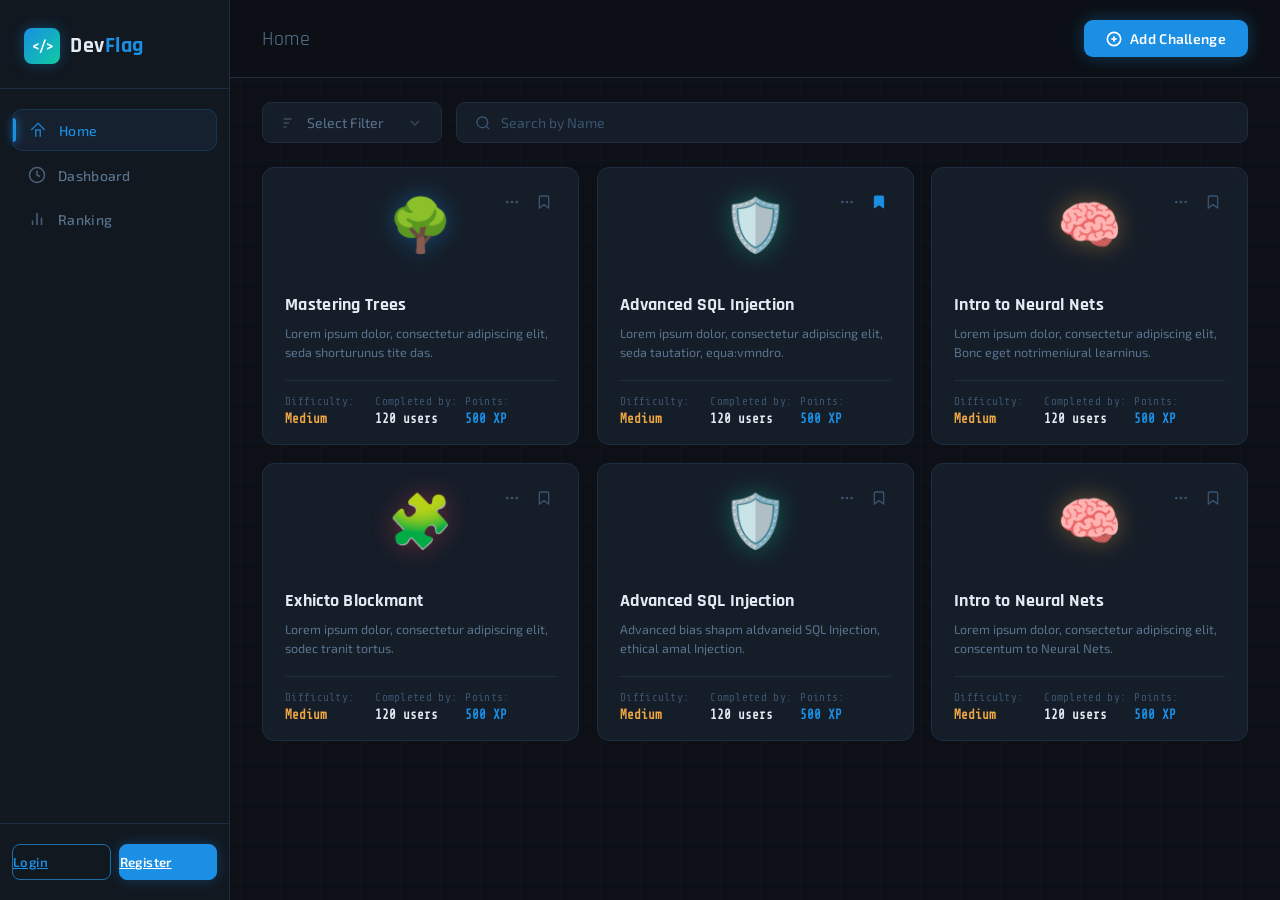
==== index.html @ cdcc0273 "Inicializacion del git" ====
<!DOCTYPE html>
<html lang="es">
<head>
  <meta charset="UTF-8" />
  <meta name="viewport" content="width=device-width, initial-scale=1.0"/>
  <title>DevFlag – Home</title>
  <link href="https://fonts.googleapis.com/css2?family=Share+Tech+Mono&family=Rajdhani:wght@400;500;600;700&family=Exo+2:wght@300;400;600;700&display=swap" rel="stylesheet"/>
  <link rel="stylesheet" href="styles.css"/>
</head>
<body>

  <aside class="sidebar">
    <div class="sidebar-logo">
      <div class="logo-icon">&lt;/&gt;</div>
      <div class="logo-text">Dev<span>Flag</span></div>
    </div>

    <nav class="nav">
      <a href="index.html" class="nav-item active">
        <svg class="nav-icon" fill="none" stroke="currentColor" stroke-width="2" viewBox="0 0 24 24">
          <path d="M3 12L12 3l9 9"/><path d="M9 21V12h6v9"/>
        </svg>
        Home
      </a>
      <a href="dashboard.html" class="nav-item">
        <svg class="nav-icon" fill="none" stroke="currentColor" stroke-width="2" viewBox="0 0 24 24">
          <circle cx="12" cy="12" r="10"/><path d="M12 6v6l4 2"/>
        </svg>
        Dashboard
      </a>
      <a href="ranking.html" class="nav-item">
        <svg class="nav-icon" fill="none" stroke="currentColor" stroke-width="2" viewBox="0 0 24 24">
          <path d="M18 20V10"/><path d="M12 20V4"/><path d="M6 20v-6"/>
        </svg>
        Ranking
      </a>
    </nav>

    <div class="sidebar-footer">
      <a href="login.html" class="btn-auth btn-login">Login</a>
      <a href="signup.html" class="btn-auth btn-register">Register</a>
    </div>
  </aside>

  <main class="main">

    <header class="topbar">
      <div class="breadcrumb">
        <span><a href="index.html" class="home-link">Home</a></span>
      </div>
      <button class="btn-add">
        <svg fill="none" stroke="currentColor" stroke-width="2.5" viewBox="0 0 24 24">
          <circle cx="12" cy="12" r="10"/><line x1="12" y1="8" x2="12" y2="16"/><line x1="8" y1="12" x2="16" y2="12"/>
        </svg>
        Add Challenge
      </button>
    </header>

    <div class="filters-bar">
      <div class="filter-select">
        <svg fill="none" stroke="currentColor" stroke-width="2" viewBox="0 0 24 24">
          <line x1="4" y1="6" x2="16" y2="6"/><line x1="4" y1="12" x2="12" y2="12"/><line x1="4" y1="18" x2="8" y2="18"/>
        </svg>
        Select Filter
        <svg class="chevron" fill="none" stroke="currentColor" stroke-width="2" viewBox="0 0 24 24">
          <polyline points="6 9 12 15 18 9"/>
        </svg>
      </div>
      <div class="search-box">
        <svg fill="none" stroke="currentColor" stroke-width="2" viewBox="0 0 24 24">
          <circle cx="11" cy="11" r="8"/><line x1="21" y1="21" x2="16.65" y2="16.65"/>
        </svg>
        <input type="text" placeholder="Search by Name" />
      </div>
    </div>

    <section class="cards-grid">

      <!-- Card 1 – Mastering Trees -->
      <article class="card">
        <div class="card-header">
          <div class="card-illustration"><span class="illus-tree">🌳</span></div>
          <div class="card-actions">
            <button class="btn-icon">
              <svg fill="none" stroke="currentColor" stroke-width="2" viewBox="0 0 24 24">
                <circle cx="5" cy="12" r="1"/><circle cx="12" cy="12" r="1"/><circle cx="19" cy="12" r="1"/>
              </svg>
            </button>
            <button class="btn-icon">
              <svg fill="none" stroke="currentColor" stroke-width="2" viewBox="0 0 24 24">
                <path d="M19 21l-7-5-7 5V5a2 2 0 012-2h10a2 2 0 012 2z"/>
              </svg>
            </button>
          </div>
        </div>
        <div class="card-body">
          <div class="card-title">Mastering Trees</div>
          <div class="card-desc">Lorem ipsum dolor, consectetur adipiscing elit, seda shorturunus tite das.</div>
          <div class="card-meta">
            <span class="meta-label">Difficulty:</span>
            <span class="meta-label">Completed by:</span>
            <span class="meta-label">Points:</span>
            <span class="meta-value difficulty-medium">Medium</span>
            <span class="meta-value">120 users</span>
            <span class="meta-value xp">500 XP</span>
          </div>
        </div>
      </article>

      <!-- Card 2 – Advanced SQL Injection (saved) -->
      <article class="card">
        <div class="card-header">
          <div class="card-illustration"><span class="illus-shield">🛡️</span></div>
          <div class="card-actions">
            <button class="btn-icon">
              <svg fill="none" stroke="currentColor" stroke-width="2" viewBox="0 0 24 24">
                <circle cx="5" cy="12" r="1"/><circle cx="12" cy="12" r="1"/><circle cx="19" cy="12" r="1"/>
              </svg>
            </button>
            <button class="btn-icon saved">
              <svg fill="currentColor" stroke="currentColor" stroke-width="1.5" viewBox="0 0 24 24">
                <path d="M19 21l-7-5-7 5V5a2 2 0 012-2h10a2 2 0 012 2z"/>
              </svg>
            </button>
          </div>
        </div>
        <div class="card-body">
          <div class="card-title">Advanced SQL Injection</div>
          <div class="card-desc">Lorem ipsum dolor, consectetur adipiscing elit, seda tautatior, equa:vmndro.</div>
          <div class="card-meta">
            <span class="meta-label">Difficulty:</span>
            <span class="meta-label">Completed by:</span>
            <span class="meta-label">Points:</span>
            <span class="meta-value difficulty-medium">Medium</span>
            <span class="meta-value">120 users</span>
            <span class="meta-value xp">500 XP</span>
          </div>
        </div>
      </article>

      <!-- Card 3 – Intro to Neural Nets -->
      <article class="card">
        <div class="card-header">
          <div class="card-illustration"><span class="illus-neural">🧠</span></div>
          <div class="card-actions">
            <button class="btn-icon">
              <svg fill="none" stroke="currentColor" stroke-width="2" viewBox="0 0 24 24">
                <circle cx="5" cy="12" r="1"/><circle cx="12" cy="12" r="1"/><circle cx="19" cy="12" r="1"/>
              </svg>
            </button>
            <button class="btn-icon">
              <svg fill="none" stroke="currentColor" stroke-width="2" viewBox="0 0 24 24">
                <path d="M19 21l-7-5-7 5V5a2 2 0 012-2h10a2 2 0 012 2z"/>
              </svg>
            </button>
          </div>
        </div>
        <div class="card-body">
          <div class="card-title">Intro to Neural Nets</div>
          <div class="card-desc">Lorem ipsum dolor, consectetur adipiscing elit, Bonc eget notrimeniural learninus.</div>
          <div class="card-meta">
            <span class="meta-label">Difficulty:</span>
            <span class="meta-label">Completed by:</span>
            <span class="meta-label">Points:</span>
            <span class="meta-value difficulty-medium">Medium</span>
            <span class="meta-value">120 users</span>
            <span class="meta-value xp">500 XP</span>
          </div>
        </div>
      </article>

      <!-- Card 4 – Exhicto Blockmant -->
      <article class="card">
        <div class="card-header">
          <div class="card-illustration"><span class="illus-block">🧩</span></div>
          <div class="card-actions">
            <button class="btn-icon">
              <svg fill="none" stroke="currentColor" stroke-width="2" viewBox="0 0 24 24">
                <circle cx="5" cy="12" r="1"/><circle cx="12" cy="12" r="1"/><circle cx="19" cy="12" r="1"/>
              </svg>
            </button>
            <button class="btn-icon">
              <svg fill="none" stroke="currentColor" stroke-width="2" viewBox="0 0 24 24">
                <path d="M19 21l-7-5-7 5V5a2 2 0 012-2h10a2 2 0 012 2z"/>
              </svg>
            </button>
          </div>
        </div>
        <div class="card-body">
          <div class="card-title">Exhicto Blockmant</div>
          <div class="card-desc">Lorem ipsum dolor, consectetur adipiscing elit, sodec tranit tortus.</div>
          <div class="card-meta">
            <span class="meta-label">Difficulty:</span>
            <span class="meta-label">Completed by:</span>
            <span class="meta-label">Points:</span>
            <span class="meta-value difficulty-medium">Medium</span>
            <span class="meta-value">120 users</span>
            <span class="meta-value xp">500 XP</span>
          </div>
        </div>
      </article>

      <!-- Card 5 – Advanced SQL Injection -->
      <article class="card">
        <div class="card-header">
          <div class="card-illustration"><span class="illus-shield">🛡️</span></div>
          <div class="card-actions">
            <button class="btn-icon">
              <svg fill="none" stroke="currentColor" stroke-width="2" viewBox="0 0 24 24">
                <circle cx="5" cy="12" r="1"/><circle cx="12" cy="12" r="1"/><circle cx="19" cy="12" r="1"/>
              </svg>
            </button>
            <button class="btn-icon">
              <svg fill="none" stroke="currentColor" stroke-width="2" viewBox="0 0 24 24">
                <path d="M19 21l-7-5-7 5V5a2 2 0 012-2h10a2 2 0 012 2z"/>
              </svg>
            </button>
          </div>
        </div>
        <div class="card-body">
          <div class="card-title">Advanced SQL Injection</div>
          <div class="card-desc">Advanced bias shapm aldvaneid SQL Injection, ethical amal Injection.</div>
          <div class="card-meta">
            <span class="meta-label">Difficulty:</span>
            <span class="meta-label">Completed by:</span>
            <span class="meta-label">Points:</span>
            <span class="meta-value difficulty-medium">Medium</span>
            <span class="meta-value">120 users</span>
            <span class="meta-value xp">500 XP</span>
          </div>
        </div>
      </article>

      <!-- Card 6 – Intro to Neural Nets -->
      <article class="card">
        <div class="card-header">
          <div class="card-illustration"><span class="illus-neural">🧠</span></div>
          <div class="card-actions">
            <button class="btn-icon">
              <svg fill="none" stroke="currentColor" stroke-width="2" viewBox="0 0 24 24">
                <circle cx="5" cy="12" r="1"/><circle cx="12" cy="12" r="1"/><circle cx="19" cy="12" r="1"/>
              </svg>
            </button>
            <button class="btn-icon">
              <svg fill="none" stroke="currentColor" stroke-width="2" viewBox="0 0 24 24">
                <path d="M19 21l-7-5-7 5V5a2 2 0 012-2h10a2 2 0 012 2z"/>
              </svg>
            </button>
          </div>
        </div>
        <div class="card-body">
          <div class="card-title">Intro to Neural Nets</div>
          <div class="card-desc">Lorem ipsum dolor, consectetur adipiscing elit, conscentum to Neural Nets.</div>
          <div class="card-meta">
            <span class="meta-label">Difficulty:</span>
            <span class="meta-label">Completed by:</span>
            <span class="meta-label">Points:</span>
            <span class="meta-value difficulty-medium">Medium</span>
            <span class="meta-value">120 users</span>
            <span class="meta-value xp">500 XP</span>
          </div>
        </div>
      </article>

    </section>
  </main>

  <script>
    /* ── Reflow animation on grid column change ── */
    (function () {
      const grid = document.querySelector(".cards-grid");
      const cards = document.querySelectorAll(".card");
      let lastCols = 0;

      function getColumns() {
        return getComputedStyle(grid).gridTemplateColumns.split(" ").length;
      }

      function triggerReflow() {
        const cols = getColumns();
        if (cols === lastCols) return;
        lastCols = cols;
        cards.forEach(c => {
          c.classList.remove("reflow");
          void c.offsetWidth;
          c.classList.add("reflow");
        });
        cards.forEach(c =>
          c.addEventListener("animationend", () => c.classList.remove("reflow"), { once: true })
        );
      }

      const ro = new ResizeObserver(triggerReflow);
      ro.observe(grid);
      lastCols = getColumns();
    })();
  </script>

</body>
</html>
---- styles.css ----
/* ── VARIABLES ──────────────────────────────────────────── */
:root {
  --bg-base:      #0d1117;
  --bg-sidebar:   #111820;
  --bg-card:      #151d28;
  --bg-card-h:    #1a2536;
  --border:       #1e2d40;
  --border-glow:  #1e6fa8;
  --accent:       #1a8fe3;
  --accent2:      #0ecba1;
  --text-primary: #e4eaf4;
  --text-muted:   #5a7490;
  --text-dim:     #3a5470;
  --badge-med:    #f0a843;
  --badge-easy:   #0ecba1;
  --badge-hard:   #e8445a;
  --nav-active-bg:#162130;
  --font-mono:    'Share Tech Mono', monospace;
  --font-ui:      'Exo 2', sans-serif;
  --font-head:    'Rajdhani', sans-serif;
  --radius:       10px;
  --sidebar-w:    230px;
}

/* ── RESET ──────────────────────────────────────────────── */
*, *::before, *::after { box-sizing: border-box; margin: 0; padding: 0; }
html, body { height: 100%; }

body {
  font-family: var(--font-ui);
  background: var(--bg-base);
  color: var(--text-primary);
  display: flex;
  min-height: 100vh;
  overflow-x: hidden;
}

/* ── ANIMATED GRID BACKGROUND ───────────────────────────── */
body::before {
  content: '';
  position: fixed;
  inset: 0;
  background-image:
    linear-gradient(rgba(26,143,227,0.03) 1px, transparent 1px),
    linear-gradient(90deg, rgba(26,143,227,0.03) 1px, transparent 1px);
  background-size: 40px 40px;
  pointer-events: none;
  z-index: 0;
}

/* ── SIDEBAR ────────────────────────────────────────────── */
.sidebar {
  width: var(--sidebar-w);
  min-height: 100vh;
  background: var(--bg-sidebar);
  border-right: 1px solid var(--border);
  display: flex;
  flex-direction: column;
  position: fixed;
  left: 0; top: 0; bottom: 0;
  z-index: 10;
}

.sidebar-logo {
  padding: 28px 24px 24px;
  display: flex;
  align-items: center;
  gap: 10px;
  border-bottom: 1px solid var(--border);
}

.logo-icon {
  width: 36px; height: 36px;
  background: linear-gradient(135deg, var(--accent), var(--accent2));
  border-radius: 8px;
  display: flex; align-items: center; justify-content: center;
  font-family: var(--font-mono);
  font-size: 13px;
  color: #fff;
  font-weight: bold;
  flex-shrink: 0;
  box-shadow: 0 0 14px rgba(26,143,227,0.35);
}

.logo-text {
  font-family: var(--font-head);
  font-size: 22px;
  font-weight: 700;
  letter-spacing: 0.5px;
}
.logo-text span { color: var(--accent); }

.nav {
  padding: 20px 12px;
  flex: 1;
  display: flex;
  flex-direction: column;
  gap: 4px;
}

.nav-item {
  display: flex;
  align-items: center;
  gap: 12px;
  padding: 11px 16px;
  border-radius: var(--radius);
  color: var(--text-muted);
  font-size: 14px;
  font-weight: 500;
  cursor: pointer;
  transition: all 0.2s;
  text-decoration: none;
  position: relative;
  letter-spacing: 0.3px;
}

.nav-item:hover {
  background: var(--nav-active-bg);
  color: var(--text-primary);
}

.nav-item.active {
  background: var(--nav-active-bg);
  color: var(--accent);
  border: 1px solid rgba(26,143,227,0.18);
}

.nav-item.active::before {
  content: '';
  position: absolute;
  left: 0; top: 20%; bottom: 20%;
  width: 3px;
  background: var(--accent);
  border-radius: 0 3px 3px 0;
  box-shadow: 0 0 8px var(--accent);
}

.nav-icon {
  width: 18px; height: 18px;
  opacity: 0.8;
  flex-shrink: 0;
}

.sidebar-footer {
  padding: 20px 12px;
  border-top: 1px solid var(--border);
  display: flex;
  gap: 8px;
}

.btn-auth {
  flex: 1;
  padding: 9px 0;
  border-radius: 8px;
  font-family: var(--font-ui);
  font-size: 13px;
  font-weight: 600;
  cursor: pointer;
  transition: all 0.2s;
  letter-spacing: 0.4px;
}

.btn-login {
  background: transparent;
  border: 1px solid var(--border-glow);
  color: var(--accent);
}
.btn-login:hover { background: rgba(26,143,227,0.08); }

.btn-register {
  background: var(--accent);
  border: 1px solid var(--accent);
  color: #fff;
  box-shadow: 0 0 14px rgba(26,143,227,0.3);
}
.btn-register:hover {
  background: #1a7fcf;
  box-shadow: 0 0 20px rgba(26,143,227,0.5);
}

/* ── MAIN CONTENT ───────────────────────────────────────── */
.main {
  margin-left: var(--sidebar-w);
  flex: 1;
  display: flex;
  flex-direction: column;
  min-height: 100vh;
  position: relative;
  z-index: 1;
}

/* ── TOPBAR ─────────────────────────────────────────────── */
.topbar {
  display: flex;
  align-items: center;
  justify-content: space-between;
  padding: 20px 32px;
  border-bottom: 1px solid var(--border);
  background: rgba(13,17,23,0.85);
  backdrop-filter: blur(8px);
  position: sticky;
  top: 0;
  z-index: 5;
}

.breadcrumb {
  font-family: var(--font-head);
  font-size: 20px;
  font-weight: 600;
  letter-spacing: 0.5px;
}
.breadcrumb span { color: var(--text-muted); font-weight: 400; }
.breadcrumb strong { color: var(--text-primary); }

.btn-add {
  display: flex;
  align-items: center;
  gap: 8px;
  padding: 10px 22px;
  background: var(--accent);
  border: none;
  border-radius: 9px;
  color: #fff;
  font-family: var(--font-ui);
  font-size: 14px;
  font-weight: 600;
  cursor: pointer;
  transition: all 0.2s;
  box-shadow: 0 0 16px rgba(26,143,227,0.35);
  letter-spacing: 0.3px;
}
.btn-add:hover {
  background: #1a7fcf;
  box-shadow: 0 0 26px rgba(26,143,227,0.55);
  transform: translateY(-1px);
}
.btn-add svg { width: 16px; height: 16px; }

/* ── FILTERS ────────────────────────────────────────────── */
.filters-bar {
  display: flex;
  gap: 14px;
  padding: 24px 32px 0;
}

.filter-select {
  display: flex;
  align-items: center;
  gap: 10px;
  padding: 11px 18px;
  background: var(--bg-card);
  border: 1px solid var(--border);
  border-radius: 9px;
  color: var(--text-muted);
  font-family: var(--font-ui);
  font-size: 14px;
  cursor: pointer;
  min-width: 180px;
  transition: border-color 0.2s;
}
.filter-select:hover { border-color: var(--border-glow); }
.filter-select svg { width: 16px; height: 16px; opacity: 0.6; }
.filter-select .chevron { margin-left: auto; opacity: 0.5; }

.search-box {
  flex: 1;
  display: flex;
  align-items: center;
  gap: 10px;
  padding: 11px 18px;
  background: var(--bg-card);
  border: 1px solid var(--border);
  border-radius: 9px;
  transition: border-color 0.2s;
}
.search-box:focus-within { border-color: var(--border-glow); }
.search-box svg { width: 16px; height: 16px; color: var(--text-dim); flex-shrink: 0; }
.search-box input {
  flex: 1;
  background: none;
  border: none;
  outline: none;
  color: var(--text-primary);
  font-family: var(--font-ui);
  font-size: 14px;
}
.search-box input::placeholder { color: var(--text-dim); }

/* ── CARD GRID ──────────────────────────────────────────── */
.cards-grid {
  display: grid;
  grid-template-columns: repeat(auto-fill, minmax(280px, 1fr));
  gap: 18px;
  padding: 24px 32px 40px;
}

/* ── CHALLENGE CARD ─────────────────────────────────────── */
.card {
  background: var(--bg-card);
  border: 1px solid var(--border);
  border-radius: 12px;
  overflow: hidden;
  display: flex;
  flex-direction: column;
  transition: all 0.25s;
  position: relative;
  animation: fadeUp 0.4s ease both;
}

.card:nth-child(1) { animation-delay: 0.05s; }
.card:nth-child(2) { animation-delay: 0.10s; }
.card:nth-child(3) { animation-delay: 0.15s; }
.card:nth-child(4) { animation-delay: 0.20s; }
.card:nth-child(5) { animation-delay: 0.25s; }
.card:nth-child(6) { animation-delay: 0.30s; }

@keyframes fadeUp {
  from { opacity:0; transform: translateY(16px); }
  to   { opacity:1; transform: translateY(0); }
}

.card:hover {
  border-color: rgba(26,143,227,0.35);
  background: var(--bg-card-h);
  transform: translateY(-3px);
  box-shadow: 0 8px 28px rgba(0,0,0,0.35), 0 0 0 1px rgba(26,143,227,0.1);
}

.card-header {
  position: relative;
  padding: 22px 22px 0;
  display: flex;
  align-items: flex-start;
  justify-content: flex-end;
}

.card-illustration {
  position: absolute;
  left: 50%;
  transform: translateX(-50%);
  top: 10px;
  width: 100px; height: 90px;
  display: flex; align-items: center; justify-content: center;
}

/* Card illustration icons */
.illus-tree   { font-size: 52px; filter: drop-shadow(0 0 12px rgba(26,143,227,0.4)); }
.illus-shield { font-size: 52px; filter: drop-shadow(0 0 12px rgba(14,203,161,0.4)); }
.illus-neural { font-size: 52px; filter: drop-shadow(0 0 12px rgba(240,168,67,0.4)); }
.illus-block  { font-size: 52px; filter: drop-shadow(0 0 12px rgba(232,68,90,0.4)); }

.card-actions {
  display: flex;
  gap: 8px;
  align-items: center;
  z-index: 1;
}

.btn-icon {
  background: none;
  border: none;
  cursor: pointer;
  color: var(--text-dim);
  padding: 4px;
  border-radius: 5px;
  transition: color 0.2s;
  display: flex;
  align-items: center;
}
.btn-icon:hover { color: var(--text-primary); }
.btn-icon.saved { color: var(--accent); }
.btn-icon svg { width: 16px; height: 16px; }

.card-body {
  padding: 80px 22px 18px;
}

.card-title {
  font-family: var(--font-head);
  font-size: 18px;
  font-weight: 700;
  color: var(--text-primary);
  margin-bottom: 8px;
  letter-spacing: 0.3px;
  line-height: 1.2;
}

.card-desc {
  font-size: 12.5px;
  color: var(--text-muted);
  line-height: 1.55;
  margin-bottom: 18px;
}

.card-meta {
  display: grid;
  grid-template-columns: 1fr 1fr 1fr;
  gap: 4px 0;
  padding-top: 14px;
  border-top: 1px solid var(--border);
}

.meta-label {
  font-size: 11px;
  color: var(--text-dim);
  font-family: var(--font-mono);
  letter-spacing: 0.3px;
}

.meta-value {
  font-size: 12.5px;
  font-weight: 600;
  color: var(--text-primary);
  font-family: var(--font-mono);
}

.meta-value.difficulty-medium { color: var(--badge-med); }
.meta-value.difficulty-easy   { color: var(--badge-easy); }
.meta-value.difficulty-hard   { color: var(--badge-hard); }
.meta-value.xp                { color: var(--accent); }

/* ── SCROLLBAR ──────────────────────────────────────────── */
::-webkit-scrollbar { width: 5px; }
::-webkit-scrollbar-track { background: var(--bg-base); }
::-webkit-scrollbar-thumb { background: var(--border); border-radius: 3px; }

/* ── SIDEBAR DECORATIVE ─────────────────────────────────── */
.sidebar-deco {
  padding: 16px 12px;
  opacity: 0.15;
}



/* ── RESIZE / REFLOW ANIMATIONS ─────────────────────────── */

/* Grid transitions smoothly when columns change */
.cards-grid {
  transition: grid-template-columns 0.4s cubic-bezier(0.4, 0, 0.2, 1);
}

/* Each card animates its own size and position during reflow */
.card {
  transition:
    all 0.25s ease,
    width 0.4s cubic-bezier(0.4, 0, 0.2, 1),
    transform 0.4s cubic-bezier(0.4, 0, 0.2, 1),
    opacity 0.4s ease,
    box-shadow 0.25s ease;
  will-change: transform, width, opacity;
}

/* Subtle scale pulse when a card reflows into a new column */
@keyframes reflow {
  0%   { transform: scale(0.97); opacity: 0.7; }
  60%  { transform: scale(1.01); }
  100% { transform: scale(1);    opacity: 1; }
}

/* Applied via JS on resize — class toggled each time columns change */
.card.reflow {
  animation: reflow 0.45s cubic-bezier(0.4, 0, 0.2, 1) both;
}

.card.reflow:nth-child(1) { animation-delay: 0.00s; }
.card.reflow:nth-child(2) { animation-delay: 0.04s; }
.card.reflow:nth-child(3) { animation-delay: 0.08s; }
.card.reflow:nth-child(4) { animation-delay: 0.12s; }
.card.reflow:nth-child(5) { animation-delay: 0.16s; }
.card.reflow:nth-child(6) { animation-delay: 0.20s; }

/* ── BREADCRUMB LINKS (shared) ──────────────────────────── */
.home-link {
  color: var(--text-muted);
  text-decoration: none;
  font-weight: 400;
  transition: color 0.2s;
}
.home-link:hover { color: var(--accent); }

.breadcrumb-sep {
  color: var(--text-dim);
  margin: 0 8px;
  font-weight: 300;
}
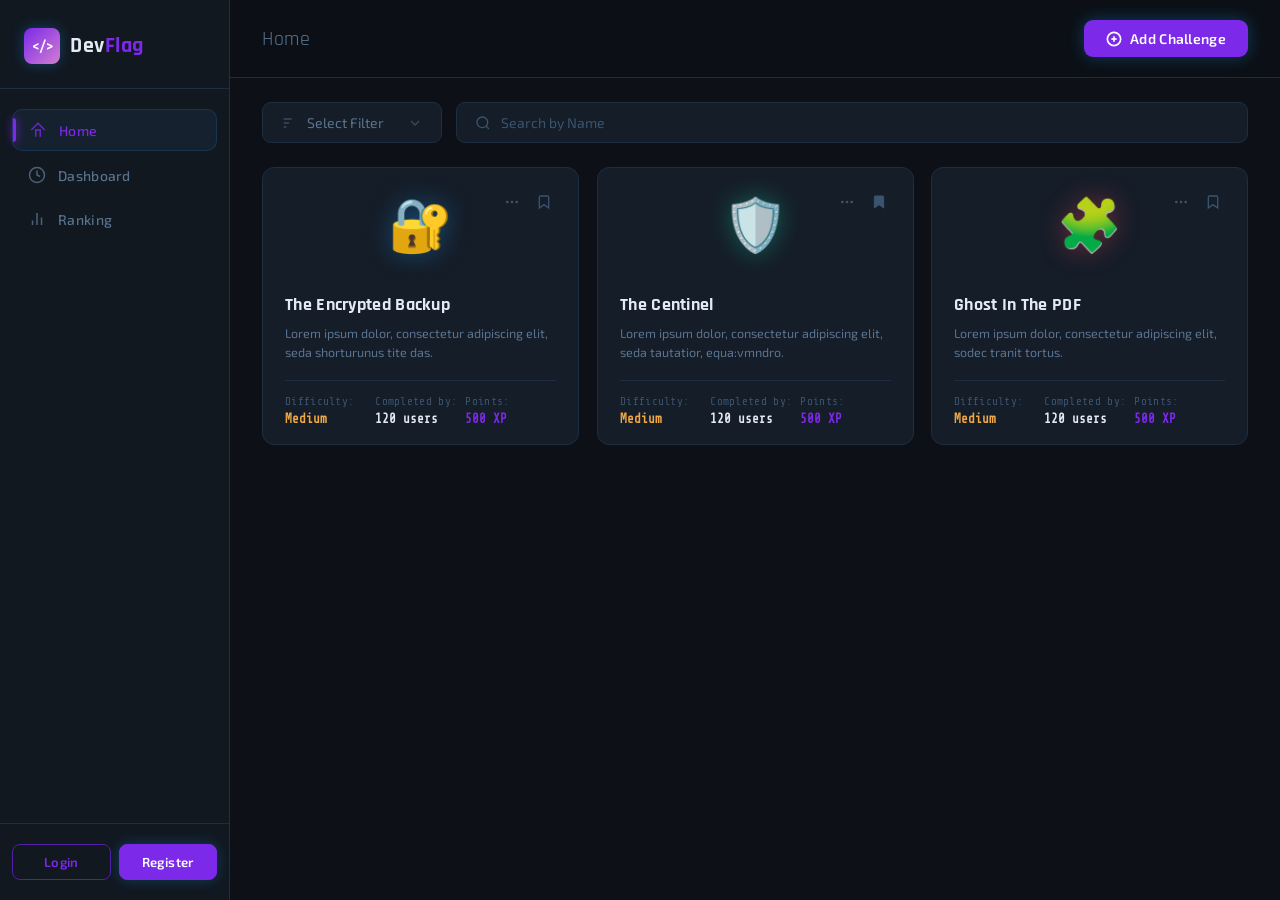
==== commit d987cf86: "Mayor changes and refactor classes" ====
--- a/index.html
+++ b/index.html
@@ -48,12 +48,12 @@
       <div class="breadcrumb">
         <span><a href="index.html" class="home-link">Home</a></span>
       </div>
-      <button class="btn-add">
+      <a href="addChallenge.html" class="btn-add">
         <svg fill="none" stroke="currentColor" stroke-width="2.5" viewBox="0 0 24 24">
           <circle cx="12" cy="12" r="10"/><line x1="12" y1="8" x2="12" y2="16"/><line x1="8" y1="12" x2="16" y2="12"/>
         </svg>
         Add Challenge
-      </button>
+      </a>
     </header>
 
     <div class="filters-bar">
@@ -76,10 +76,9 @@
 
     <section class="cards-grid">
 
-      <!-- Card 1 – Mastering Trees -->
-      <article class="card">
+      <article class="card" onclick="window.location='challenge.html'" style="cursor:pointer">
         <div class="card-header">
-          <div class="card-illustration"><span class="illus-tree">🌳</span></div>
+          <div class="card-illustration"><span class="lock">🔐</span></div>
           <div class="card-actions">
             <button class="btn-icon">
               <svg fill="none" stroke="currentColor" stroke-width="2" viewBox="0 0 24 24">
@@ -94,7 +93,7 @@
           </div>
         </div>
         <div class="card-body">
-          <div class="card-title">Mastering Trees</div>
+          <div class="card-title">The Encrypted Backup</div>
           <div class="card-desc">Lorem ipsum dolor, consectetur adipiscing elit, seda shorturunus tite das.</div>
           <div class="card-meta">
             <span class="meta-label">Difficulty:</span>
@@ -107,10 +106,9 @@
         </div>
       </article>
 
-      <!-- Card 2 – Advanced SQL Injection (saved) -->
-      <article class="card">
+      <article class="card" onclick="window.location='challenge.html'" style="cursor:pointer">
         <div class="card-header">
-          <div class="card-illustration"><span class="illus-shield">🛡️</span></div>
+          <div class="card-illustration"><span class="shield">🛡️</span></div>
           <div class="card-actions">
             <button class="btn-icon">
               <svg fill="none" stroke="currentColor" stroke-width="2" viewBox="0 0 24 24">
@@ -125,7 +123,7 @@
           </div>
         </div>
         <div class="card-body">
-          <div class="card-title">Advanced SQL Injection</div>
+          <div class="card-title">The Centinel</div>
           <div class="card-desc">Lorem ipsum dolor, consectetur adipiscing elit, seda tautatior, equa:vmndro.</div>
           <div class="card-meta">
             <span class="meta-label">Difficulty:</span>
@@ -138,10 +136,9 @@
         </div>
       </article>
 
-      <!-- Card 3 – Intro to Neural Nets -->
-      <article class="card">
+      <article class="card" onclick="window.location='challenge.html'" style="cursor:pointer">
         <div class="card-header">
-          <div class="card-illustration"><span class="illus-neural">🧠</span></div>
+          <div class="card-illustration"><span class="puzzle">🧩</span></div>
           <div class="card-actions">
             <button class="btn-icon">
               <svg fill="none" stroke="currentColor" stroke-width="2" viewBox="0 0 24 24">
@@ -156,38 +153,7 @@
           </div>
         </div>
         <div class="card-body">
-          <div class="card-title">Intro to Neural Nets</div>
-          <div class="card-desc">Lorem ipsum dolor, consectetur adipiscing elit, Bonc eget notrimeniural learninus.</div>
-          <div class="card-meta">
-            <span class="meta-label">Difficulty:</span>
-            <span class="meta-label">Completed by:</span>
-            <span class="meta-label">Points:</span>
-            <span class="meta-value difficulty-medium">Medium</span>
-            <span class="meta-value">120 users</span>
-            <span class="meta-value xp">500 XP</span>
-          </div>
-        </div>
-      </article>
-
-      <!-- Card 4 – Exhicto Blockmant -->
-      <article class="card">
-        <div class="card-header">
-          <div class="card-illustration"><span class="illus-block">🧩</span></div>
-          <div class="card-actions">
-            <button class="btn-icon">
-              <svg fill="none" stroke="currentColor" stroke-width="2" viewBox="0 0 24 24">
-                <circle cx="5" cy="12" r="1"/><circle cx="12" cy="12" r="1"/><circle cx="19" cy="12" r="1"/>
-              </svg>
-            </button>
-            <button class="btn-icon">
-              <svg fill="none" stroke="currentColor" stroke-width="2" viewBox="0 0 24 24">
-                <path d="M19 21l-7-5-7 5V5a2 2 0 012-2h10a2 2 0 012 2z"/>
-              </svg>
-            </button>
-          </div>
-        </div>
-        <div class="card-body">
-          <div class="card-title">Exhicto Blockmant</div>
+          <div class="card-title">Ghost In The PDF</div>
           <div class="card-desc">Lorem ipsum dolor, consectetur adipiscing elit, sodec tranit tortus.</div>
           <div class="card-meta">
             <span class="meta-label">Difficulty:</span>
@@ -199,102 +165,7 @@
           </div>
         </div>
       </article>
-
-      <!-- Card 5 – Advanced SQL Injection -->
-      <article class="card">
-        <div class="card-header">
-          <div class="card-illustration"><span class="illus-shield">🛡️</span></div>
-          <div class="card-actions">
-            <button class="btn-icon">
-              <svg fill="none" stroke="currentColor" stroke-width="2" viewBox="0 0 24 24">
-                <circle cx="5" cy="12" r="1"/><circle cx="12" cy="12" r="1"/><circle cx="19" cy="12" r="1"/>
-              </svg>
-            </button>
-            <button class="btn-icon">
-              <svg fill="none" stroke="currentColor" stroke-width="2" viewBox="0 0 24 24">
-                <path d="M19 21l-7-5-7 5V5a2 2 0 012-2h10a2 2 0 012 2z"/>
-              </svg>
-            </button>
-          </div>
-        </div>
-        <div class="card-body">
-          <div class="card-title">Advanced SQL Injection</div>
-          <div class="card-desc">Advanced bias shapm aldvaneid SQL Injection, ethical amal Injection.</div>
-          <div class="card-meta">
-            <span class="meta-label">Difficulty:</span>
-            <span class="meta-label">Completed by:</span>
-            <span class="meta-label">Points:</span>
-            <span class="meta-value difficulty-medium">Medium</span>
-            <span class="meta-value">120 users</span>
-            <span class="meta-value xp">500 XP</span>
-          </div>
-        </div>
-      </article>
-
-      <!-- Card 6 – Intro to Neural Nets -->
-      <article class="card">
-        <div class="card-header">
-          <div class="card-illustration"><span class="illus-neural">🧠</span></div>
-          <div class="card-actions">
-            <button class="btn-icon">
-              <svg fill="none" stroke="currentColor" stroke-width="2" viewBox="0 0 24 24">
-                <circle cx="5" cy="12" r="1"/><circle cx="12" cy="12" r="1"/><circle cx="19" cy="12" r="1"/>
-              </svg>
-            </button>
-            <button class="btn-icon">
-              <svg fill="none" stroke="currentColor" stroke-width="2" viewBox="0 0 24 24">
-                <path d="M19 21l-7-5-7 5V5a2 2 0 012-2h10a2 2 0 012 2z"/>
-              </svg>
-            </button>
-          </div>
-        </div>
-        <div class="card-body">
-          <div class="card-title">Intro to Neural Nets</div>
-          <div class="card-desc">Lorem ipsum dolor, consectetur adipiscing elit, conscentum to Neural Nets.</div>
-          <div class="card-meta">
-            <span class="meta-label">Difficulty:</span>
-            <span class="meta-label">Completed by:</span>
-            <span class="meta-label">Points:</span>
-            <span class="meta-value difficulty-medium">Medium</span>
-            <span class="meta-value">120 users</span>
-            <span class="meta-value xp">500 XP</span>
-          </div>
-        </div>
-      </article>
-
     </section>
   </main>
-
-  <script>
-    /* ── Reflow animation on grid column change ── */
-    (function () {
-      const grid = document.querySelector(".cards-grid");
-      const cards = document.querySelectorAll(".card");
-      let lastCols = 0;
-
-      function getColumns() {
-        return getComputedStyle(grid).gridTemplateColumns.split(" ").length;
-      }
-
-      function triggerReflow() {
-        const cols = getColumns();
-        if (cols === lastCols) return;
-        lastCols = cols;
-        cards.forEach(c => {
-          c.classList.remove("reflow");
-          void c.offsetWidth;
-          c.classList.add("reflow");
-        });
-        cards.forEach(c =>
-          c.addEventListener("animationend", () => c.classList.remove("reflow"), { once: true })
-        );
-      }
-
-      const ro = new ResizeObserver(triggerReflow);
-      ro.observe(grid);
-      lastCols = getColumns();
-    })();
-  </script>
-
 </body>
 </html>
--- a/styles.css
+++ b/styles.css
@@ -1,13 +1,12 @@
-/* ── VARIABLES ──────────────────────────────────────────── */
 :root {
   --bg-base:      #0d1117;
   --bg-sidebar:   #111820;
   --bg-card:      #151d28;
   --bg-card-h:    #1a2536;
   --border:       #1e2d40;
-  --border-glow:  #1e6fa8;
-  --accent:       #1a8fe3;
-  --accent2:      #0ecba1;
+  --border-glow:  #531ea8;
+  --accent:       #7c29e9;
+  --accent2:      #d17ed1;
   --text-primary: #e4eaf4;
   --text-muted:   #5a7490;
   --text-dim:     #3a5470;
@@ -22,8 +21,7 @@
   --sidebar-w:    230px;
 }
 
-/* ── RESET ──────────────────────────────────────────────── */
-*, *::before, *::after { box-sizing: border-box; margin: 0; padding: 0; }
+*, *{ box-sizing: border-box; margin: 0; padding: 0; }
 html, body { height: 100%; }
 
 body {
@@ -35,20 +33,6 @@
   overflow-x: hidden;
 }
 
-/* ── ANIMATED GRID BACKGROUND ───────────────────────────── */
-body::before {
-  content: '';
-  position: fixed;
-  inset: 0;
-  background-image:
-    linear-gradient(rgba(26,143,227,0.03) 1px, transparent 1px),
-    linear-gradient(90deg, rgba(26,143,227,0.03) 1px, transparent 1px);
-  background-size: 40px 40px;
-  pointer-events: none;
-  z-index: 0;
-}
-
-/* ── SIDEBAR ────────────────────────────────────────────── */
 .sidebar {
   width: var(--sidebar-w);
   min-height: 100vh;
@@ -161,6 +145,7 @@
 }
 
 .btn-login {
+  text-align: center;
   background: transparent;
   border: 1px solid var(--border-glow);
   color: var(--accent);
@@ -168,17 +153,18 @@
 .btn-login:hover { background: rgba(26,143,227,0.08); }
 
 .btn-register {
+  text-align: center;
   background: var(--accent);
   border: 1px solid var(--accent);
   color: #fff;
   box-shadow: 0 0 14px rgba(26,143,227,0.3);
 }
+
 .btn-register:hover {
-  background: #1a7fcf;
+  background: #781acf;
   box-shadow: 0 0 20px rgba(26,143,227,0.5);
 }
 
-/* ── MAIN CONTENT ───────────────────────────────────────── */
 .main {
   margin-left: var(--sidebar-w);
   flex: 1;
@@ -189,7 +175,6 @@
   z-index: 1;
 }
 
-/* ── TOPBAR ─────────────────────────────────────────────── */
 .topbar {
   display: flex;
   align-items: center;
@@ -230,13 +215,12 @@
   letter-spacing: 0.3px;
 }
 .btn-add:hover {
-  background: #1a7fcf;
+  background: #ac4fe2;
   box-shadow: 0 0 26px rgba(26,143,227,0.55);
   transform: translateY(-1px);
 }
 .btn-add svg { width: 16px; height: 16px; }
 
-/* ── FILTERS ────────────────────────────────────────────── */
 .filters-bar {
   display: flex;
   gap: 14px;
@@ -286,7 +270,6 @@
 }
 .search-box input::placeholder { color: var(--text-dim); }
 
-/* ── CARD GRID ──────────────────────────────────────────── */
 .cards-grid {
   display: grid;
   grid-template-columns: repeat(auto-fill, minmax(280px, 1fr));
@@ -294,7 +277,6 @@
   padding: 24px 32px 40px;
 }
 
-/* ── CHALLENGE CARD ─────────────────────────────────────── */
 .card {
   background: var(--bg-card);
   border: 1px solid var(--border);
@@ -305,18 +287,6 @@
   transition: all 0.25s;
   position: relative;
   animation: fadeUp 0.4s ease both;
-}
-
-.card:nth-child(1) { animation-delay: 0.05s; }
-.card:nth-child(2) { animation-delay: 0.10s; }
-.card:nth-child(3) { animation-delay: 0.15s; }
-.card:nth-child(4) { animation-delay: 0.20s; }
-.card:nth-child(5) { animation-delay: 0.25s; }
-.card:nth-child(6) { animation-delay: 0.30s; }
-
-@keyframes fadeUp {
-  from { opacity:0; transform: translateY(16px); }
-  to   { opacity:1; transform: translateY(0); }
 }
 
 .card:hover {
@@ -343,11 +313,9 @@
   display: flex; align-items: center; justify-content: center;
 }
 
-/* Card illustration icons */
-.illus-tree   { font-size: 52px; filter: drop-shadow(0 0 12px rgba(26,143,227,0.4)); }
-.illus-shield { font-size: 52px; filter: drop-shadow(0 0 12px rgba(14,203,161,0.4)); }
-.illus-neural { font-size: 52px; filter: drop-shadow(0 0 12px rgba(240,168,67,0.4)); }
-.illus-block  { font-size: 52px; filter: drop-shadow(0 0 12px rgba(232,68,90,0.4)); }
+.lock   { font-size: 52px; filter: drop-shadow(0 0 12px rgba(26,143,227,0.4)); }
+.shield { font-size: 52px; filter: drop-shadow(0 0 12px rgba(14,203,161,0.4)); }
+.puzzle  { font-size: 52px; filter: drop-shadow(0 0 12px rgba(232,68,90,0.4)); }
 
 .card-actions {
   display: flex;
@@ -367,8 +335,6 @@
   display: flex;
   align-items: center;
 }
-.btn-icon:hover { color: var(--text-primary); }
-.btn-icon.saved { color: var(--accent); }
 .btn-icon svg { width: 16px; height: 16px; }
 
 .card-body {
@@ -419,27 +385,19 @@
 .meta-value.difficulty-hard   { color: var(--badge-hard); }
 .meta-value.xp                { color: var(--accent); }
 
-/* ── SCROLLBAR ──────────────────────────────────────────── */
 ::-webkit-scrollbar { width: 5px; }
 ::-webkit-scrollbar-track { background: var(--bg-base); }
 ::-webkit-scrollbar-thumb { background: var(--border); border-radius: 3px; }
 
-/* ── SIDEBAR DECORATIVE ─────────────────────────────────── */
 .sidebar-deco {
   padding: 16px 12px;
   opacity: 0.15;
 }
 
-
-
-/* ── RESIZE / REFLOW ANIMATIONS ─────────────────────────── */
-
-/* Grid transitions smoothly when columns change */
 .cards-grid {
   transition: grid-template-columns 0.4s cubic-bezier(0.4, 0, 0.2, 1);
 }
 
-/* Each card animates its own size and position during reflow */
 .card {
   transition:
     all 0.25s ease,
@@ -450,26 +408,6 @@
   will-change: transform, width, opacity;
 }
 
-/* Subtle scale pulse when a card reflows into a new column */
-@keyframes reflow {
-  0%   { transform: scale(0.97); opacity: 0.7; }
-  60%  { transform: scale(1.01); }
-  100% { transform: scale(1);    opacity: 1; }
-}
-
-/* Applied via JS on resize — class toggled each time columns change */
-.card.reflow {
-  animation: reflow 0.45s cubic-bezier(0.4, 0, 0.2, 1) both;
-}
-
-.card.reflow:nth-child(1) { animation-delay: 0.00s; }
-.card.reflow:nth-child(2) { animation-delay: 0.04s; }
-.card.reflow:nth-child(3) { animation-delay: 0.08s; }
-.card.reflow:nth-child(4) { animation-delay: 0.12s; }
-.card.reflow:nth-child(5) { animation-delay: 0.16s; }
-.card.reflow:nth-child(6) { animation-delay: 0.20s; }
-
-/* ── BREADCRUMB LINKS (shared) ──────────────────────────── */
 .home-link {
   color: var(--text-muted);
   text-decoration: none;
@@ -482,4 +420,9 @@
   color: var(--text-dim);
   margin: 0 8px;
   font-weight: 300;
+}
+
+a {
+  text-decoration: none;
+  color: inherit;
 }
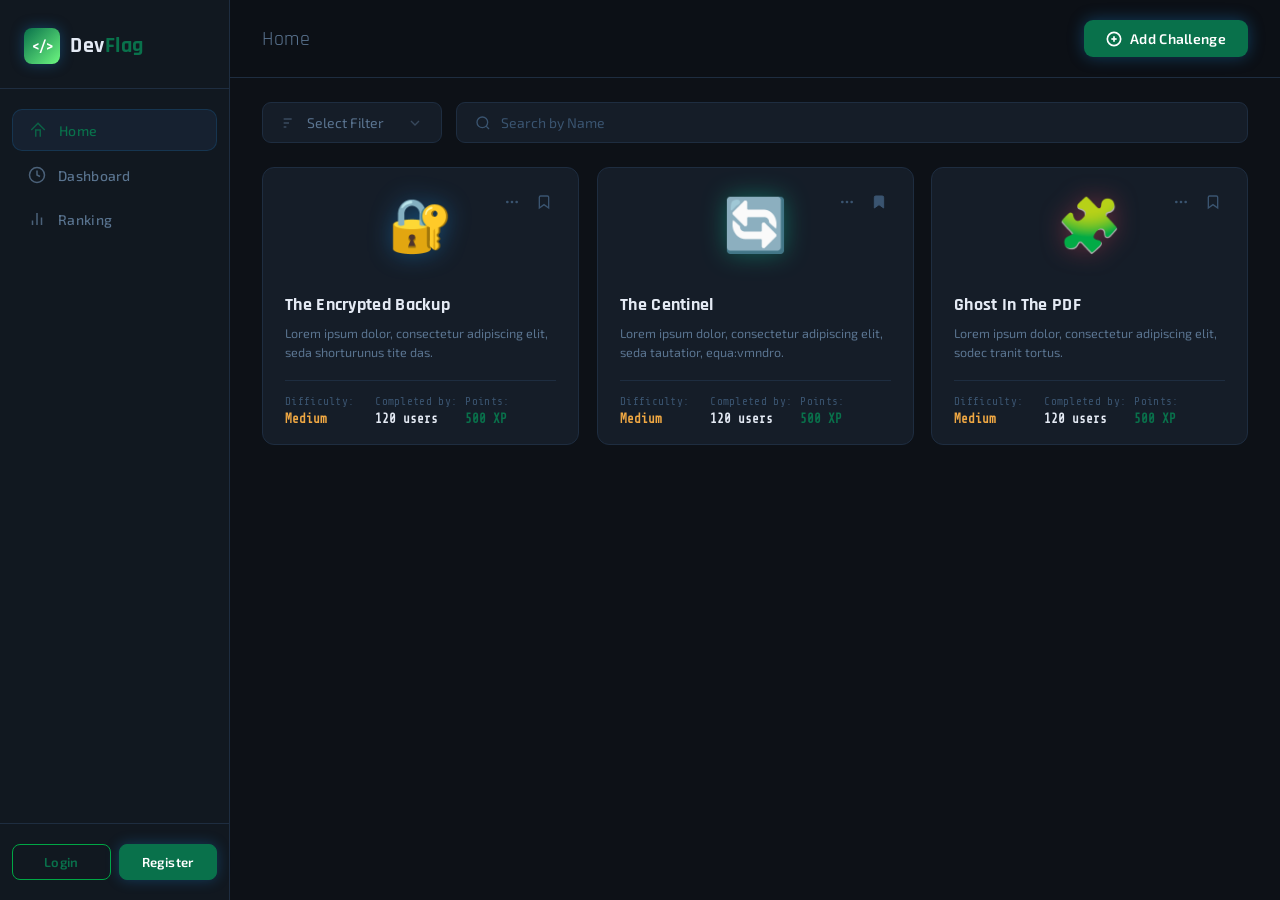
==== commit 0a9f8168: "Bug fixes and changing mayor colors" ====
--- a/index.html
+++ b/index.html
@@ -108,7 +108,7 @@
 
       <article class="card" onclick="window.location='challenge.html'" style="cursor:pointer">
         <div class="card-header">
-          <div class="card-illustration"><span class="shield">🛡️</span></div>
+          <div class="card-illustration"><span class="shield">🔄</span></div>
           <div class="card-actions">
             <button class="btn-icon">
               <svg fill="none" stroke="currentColor" stroke-width="2" viewBox="0 0 24 24">
--- a/styles.css
+++ b/styles.css
@@ -4,9 +4,9 @@
   --bg-card:      #151d28;
   --bg-card-h:    #1a2536;
   --border:       #1e2d40;
-  --border-glow:  #531ea8;
-  --accent:       #7c29e9;
-  --accent2:      #d17ed1;
+  --border-glow:  #00a745;
+  --accent:       #09714B;
+  --accent2:      #6ef881;
   --text-primary: #e4eaf4;
   --text-muted:   #5a7490;
   --text-dim:     #3a5470;
@@ -109,16 +109,6 @@
   border: 1px solid rgba(26,143,227,0.18);
 }
 
-.nav-item.active::before {
-  content: '';
-  position: absolute;
-  left: 0; top: 20%; bottom: 20%;
-  width: 3px;
-  background: var(--accent);
-  border-radius: 0 3px 3px 0;
-  box-shadow: 0 0 8px var(--accent);
-}
-
 .nav-icon {
   width: 18px; height: 18px;
   opacity: 0.8;
@@ -161,8 +151,8 @@
 }
 
 .btn-register:hover {
-  background: #781acf;
-  box-shadow: 0 0 20px rgba(26,143,227,0.5);
+  background: #0b530f;
+  box-shadow: 0 0 20px #09714B;
 }
 
 .main {
@@ -215,7 +205,7 @@
   letter-spacing: 0.3px;
 }
 .btn-add:hover {
-  background: #ac4fe2;
+  background: #0b530f;
   box-shadow: 0 0 26px rgba(26,143,227,0.55);
   transform: translateY(-1px);
 }
